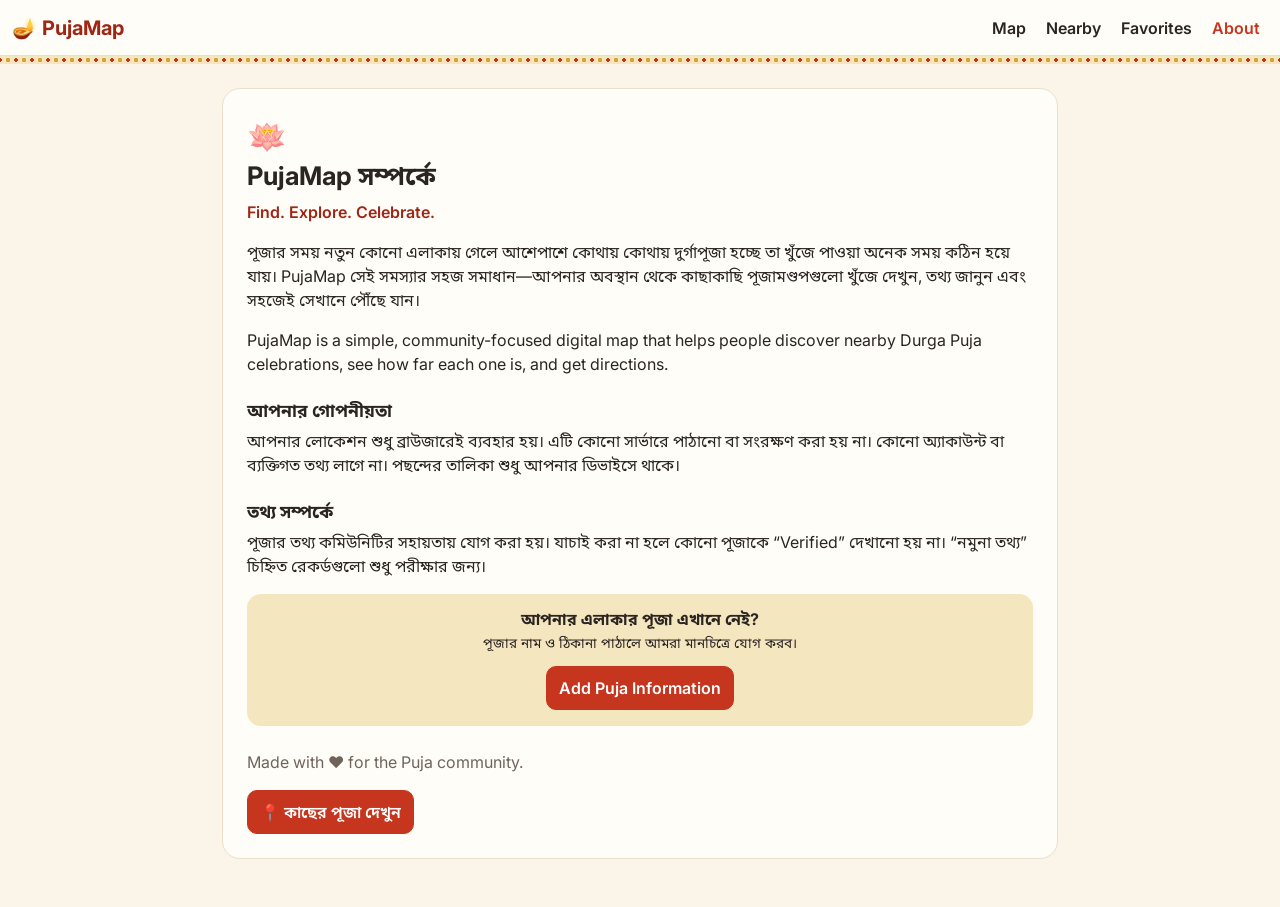
==== about.html @ f3b3f736 "firtst commit" ====
<!DOCTYPE html>
<html lang="bn">
<head>
<meta charset="utf-8">
<meta name="viewport" content="width=device-width, initial-scale=1, viewport-fit=cover">
<title>About — PujaMap</title>
<meta name="description" content="PujaMap is a simple community-focused digital map that helps people discover nearby Durga Puja celebrations.">
<meta name="theme-color" content="#C6361F">
<meta property="og:type" content="website">
<meta property="og:title" content="About — PujaMap">
<meta property="og:description" content="PujaMap is a simple community-focused digital map that helps people discover nearby Durga Puja celebrations.">
<meta property="og:image" content="assets/images/og-image.png">
<meta name="twitter:card" content="summary_large_image">
<link rel="icon" type="image/png" href="assets/images/icon-192.png">
<link rel="apple-touch-icon" href="assets/images/icon-192.png">
<link rel="manifest" href="manifest.json">
<link rel="preconnect" href="https://fonts.googleapis.com">
<link rel="preconnect" href="https://fonts.gstatic.com" crossorigin>
<link href="https://fonts.googleapis.com/css2?family=Inter:wght@400;500;600;700&family=Noto+Sans+Bengali:wght@400;500;600;700&display=swap" rel="stylesheet">
<link href="https://cdn.jsdelivr.net/npm/bootstrap@5.3.3/dist/css/bootstrap.min.css" rel="stylesheet">
<link href="assets/css/style.css" rel="stylesheet">
</head>
<body class="page-doc">
<header class="pm-header">
  <nav class="navbar navbar-expand-lg pm-nav" aria-label="প্রধান মেনু">
    <div class="container-fluid">
      <a class="navbar-brand" href="index.html"><span aria-hidden="true">🪔</span> PujaMap</a>
      <button class="navbar-toggler" type="button" data-bs-toggle="offcanvas" data-bs-target="#menu" aria-controls="menu" aria-label="মেনু খুলুন"><span class="navbar-toggler-icon"></span></button>
      <div class="offcanvas-lg offcanvas-end" tabindex="-1" id="menu" aria-labelledby="menuLabel">
        <div class="offcanvas-header">
          <h5 class="offcanvas-title" id="menuLabel">🪔 PujaMap</h5>
          <button type="button" class="btn-close" data-bs-dismiss="offcanvas" data-bs-target="#menu" aria-label="বন্ধ করুন"></button>
        </div>
        <div class="offcanvas-body">
          <ul class="navbar-nav ms-lg-auto align-items-lg-center">
            <li class="nav-item"><a class="nav-link" href="index.html">Map</a></li>
            <li class="nav-item"><a class="nav-link" href="index.html#nearby">Nearby</a></li>
            <li class="nav-item"><a class="nav-link" href="favorites.html">Favorites</a></li>
            <li class="nav-item"><a class="nav-link active" href="about.html" aria-current="page">About</a></li>
            
          </ul>
        </div>
      </div>
    </div>
  </nav>
  <div class="alpana-strip" aria-hidden="true"></div>
</header>
<main class="doc container">
  <div class="doc__card">
    <p class="doc__mark" aria-hidden="true">🪷</p>
    <h1>PujaMap সম্পর্কে</h1>
    <p class="doc__tag">Find. Explore. Celebrate.</p>
    <p lang="bn">পূজার সময় নতুন কোনো এলাকায় গেলে আশেপাশে কোথায় কোথায় দুর্গাপূজা হচ্ছে তা খুঁজে পাওয়া অনেক সময় কঠিন হয়ে যায়। PujaMap সেই সমস্যার সহজ সমাধান—আপনার অবস্থান থেকে কাছাকাছি পূজামণ্ডপগুলো খুঁজে দেখুন, তথ্য জানুন এবং সহজেই সেখানে পৌঁছে যান।</p>
    <p lang="en">PujaMap is a simple, community-focused digital map that helps people discover nearby Durga Puja celebrations, see how far each one is, and get directions.</p>
    <h2>আপনার গোপনীয়তা</h2>
    <p>আপনার লোকেশন শুধু ব্রাউজারেই ব্যবহার হয়। এটি কোনো সার্ভারে পাঠানো বা সংরক্ষণ করা হয় না। কোনো অ্যাকাউন্ট বা ব্যক্তিগত তথ্য লাগে না। পছন্দের তালিকা শুধু আপনার ডিভাইসে থাকে।</p>
    <h2>তথ্য সম্পর্কে</h2>
    <p>পূজার তথ্য কমিউনিটির সহায়তায় যোগ করা হয়। যাচাই করা না হলে কোনো পূজাকে “Verified” দেখানো হয় না। “নমুনা তথ্য” চিহ্নিত রেকর্ডগুলো শুধু পরীক্ষার জন্য।</p>
    <section class="contribute">
  <h3>আপনার এলাকার পূজা এখানে নেই?</h3>
  <p>পূজার নাম ও ঠিকানা পাঠালে আমরা মানচিত্রে যোগ করব।</p>
  <button type="button" class="btn btn-pm" data-contribute>Add Puja Information</button>
</section>
    <p class="doc__made">Made with ❤️ for the Puja community.</p>
    <a class="btn btn-pm" href="index.html">📍 কাছের পূজা দেখুন</a>
  </div>
</main>
<div id="toast" class="pm-toast" role="status" aria-live="polite"></div>
<script src="https://cdn.jsdelivr.net/npm/bootstrap@5.3.3/dist/js/bootstrap.bundle.min.js"></script>
<script src="assets/js/ui.js"></script>
<script src="assets/js/puja.js"></script>
</body>
</html>
---- assets/css/style.css ----
/* ===== PujaMap styles ===== */
:root {
  --vermilion: #C6361F;
  --vermilion-dark: #9E2615;
  --gold: #D8A23A;
  --gold-soft: #F4E6BF;
  --cream: #FBF5E9;
  --paper: #FFFDF8;
  --charcoal: #2B2522;
  --muted: #6F645C;
  --line: #E9DFCC;
  --user-blue: #1E73E8;
  --shadow: 0 2px 10px rgba(43, 37, 34, .14);
  --nav-h: 56px;
  --radius: 14px;
}

[hidden] { display: none !important; }
html, body { min-height: 100%; }
body {
  font-family: 'Inter', 'Noto Sans Bengali', system-ui, -apple-system, 'Segoe UI', sans-serif;
  color: var(--charcoal);
  background: var(--cream);
  line-height: 1.5;
  overflow-x: hidden;
}
:focus-visible { outline: 3px solid var(--user-blue); outline-offset: 2px; }
.skip-link { position: absolute; z-index: 3000; background: #fff; padding: .5rem 1rem; }

/* ----- buttons & badges ----- */
.btn { min-height: 44px; display: inline-flex; align-items: center; justify-content: center; gap: .35rem; border-radius: 10px; font-weight: 600; }
.btn-sm { min-height: 38px; }
.btn-pm { background: var(--vermilion); border: 1px solid var(--vermilion); color: #fff; }
.btn-pm:hover, .btn-pm:focus-visible { background: var(--vermilion-dark); border-color: var(--vermilion-dark); color: #fff; }
.btn-pm-outline { background: #fff; border: 1px solid var(--vermilion); color: var(--vermilion-dark); }
.btn-pm-outline:hover, .btn-pm-outline.is-saved { background: var(--gold-soft); color: var(--vermilion-dark); border-color: var(--vermilion); }
.pm-badge { display: inline-block; font-size: .72rem; font-weight: 600; padding: .15rem .5rem; border-radius: 999px; background: #F1EADB; color: var(--charcoal); }
.pm-badge--verified { background: #E3F3E6; color: #1B6B35; }
.pm-badge--sample { background: var(--gold-soft); color: #7A5200; }

/* ----- header ----- */
.pm-header { position: relative; z-index: 1100; flex: none; background: var(--paper); }
.pm-nav { min-height: var(--nav-h); padding: 0; border-bottom: 1px solid var(--line); }
.navbar-brand { font-weight: 700; font-size: 1.25rem; color: var(--vermilion-dark); }
.pm-nav .nav-link { font-weight: 600; color: var(--charcoal); padding: .6rem .9rem; }
.pm-nav .nav-link.active, .pm-nav .nav-link:hover { color: var(--vermilion); }
.offcanvas-body .navbar-nav { gap: .25rem; }
.alpana-strip {
  height: 8px;
  background-image:
    radial-gradient(circle at 8px 4px, var(--gold) 2px, transparent 2.5px),
    radial-gradient(circle at 0 4px, var(--vermilion) 1.6px, transparent 2px),
    radial-gradient(circle at 16px 4px, var(--vermilion) 1.6px, transparent 2px);
  background-size: 16px 8px;
  background-color: var(--gold-soft);
}

/* ----- layout (map page) ----- */
body.page-map { height: 100vh; height: 100dvh; display: flex; flex-direction: column; overflow: hidden; }
.app { position: relative; flex: 1; min-height: 0; display: flex; flex-direction: column; }
.map-wrap { position: relative; flex: 1; min-height: 0; }
#map { position: absolute; inset: 0; background: #E8E2D4; z-index: 0; }
.sidebar { display: contents; }

/* filters: overlay on mobile */
.filters { position: absolute; z-index: 500; top: 8px; left: 8px; right: 8px; display: flex; flex-direction: column; gap: 8px; pointer-events: none; }
.filters > * { pointer-events: auto; }
.search { position: relative; }
.search .form-control { min-height: 46px; padding-left: 2.5rem; border-radius: 12px; border: 1px solid var(--line); box-shadow: var(--shadow); }
.search__icon { position: absolute; left: .85rem; top: 50%; transform: translateY(-50%); z-index: 2; pointer-events: none; }
.chips { display: flex; gap: 6px; overflow-x: auto; scrollbar-width: none; padding-bottom: 2px; }
.chips::-webkit-scrollbar { display: none; }
.chip { flex: none; min-height: 40px; padding: 0 .95rem; border-radius: 999px; border: 1px solid var(--line); background: #fff; font-weight: 600; font-size: .85rem; box-shadow: var(--shadow); color: var(--charcoal); }
.chip.active { background: var(--vermilion); border-color: var(--vermilion); color: #fff; }

/* list panel: bottom sheet on mobile */
.list-panel { position: relative; z-index: 600; flex: none; background: var(--paper); border-radius: 18px 18px 0 0; box-shadow: 0 -4px 16px rgba(43,37,34,.16); display: flex; flex-direction: column; max-height: 62%; transition: height .2s ease; }
.list-panel.expanded { position: absolute; left: 0; right: 0; bottom: 0; height: 74%; max-height: none; }
.sheet-handle { background: none; border: 0; width: 100%; height: 28px; display: flex; align-items: center; justify-content: center; }
.sheet-handle span { width: 44px; height: 5px; border-radius: 3px; background: #D5C9B2; }
.list-head { display: flex; align-items: center; justify-content: space-between; gap: 8px; padding: 0 14px 6px; }
.list-title { font-size: 1.05rem; font-weight: 700; margin: 0; }
.count { margin: 0; font-size: .8rem; color: var(--muted); }
.list-tools { display: flex; align-items: center; gap: 6px; }
.list-tools .form-select { min-height: 40px; width: auto; max-width: 140px; border-radius: 10px; }
.tool-btn { min-width: 44px; min-height: 40px; border-radius: 10px; border: 1px solid var(--line); background: #fff; filter: grayscale(.7); }
.tool-btn.active { background: var(--gold-soft); border-color: var(--gold); filter: none; }
.loc-hint { margin: 0; padding: 0 14px 6px; font-size: .78rem; color: var(--muted); }
.list-scroll { min-height: 0; padding: 0 12px 12px; }
.list-panel:not(.expanded) .list-scroll { overflow: visible; }
.list-panel:not(.expanded) .contribute { display: none; }
.list-panel.expanded .list-scroll { flex: 1; overflow-y: auto; }

.puja-list { display: flex; gap: 10px; overflow-x: auto; scroll-snap-type: x mandatory; padding: 2px 2px 8px; -webkit-overflow-scrolling: touch; }
.list-panel.expanded .puja-list { flex-direction: column; overflow: visible; scroll-snap-type: none; }
.list-loading { padding: 1rem; color: var(--muted); }

/* ----- puja card ----- */
.puja-card { position: relative; flex: 0 0 min(84vw, 320px); scroll-snap-align: start; display: grid; grid-template-columns: 88px 1fr; grid-template-areas: "img body" "img actions"; gap: 2px 12px; padding: 10px; background: #fff; border: 1px solid var(--line); border-radius: var(--radius); cursor: pointer; transition: border-color .15s, box-shadow .15s; }
.list-panel.expanded .puja-card { flex: none; width: 100%; }
.puja-card:hover { border-color: var(--gold); box-shadow: var(--shadow); }
.puja-card.is-selected { border-color: var(--vermilion); box-shadow: 0 0 0 2px rgba(198,54,31,.18); }
.puja-card__img { grid-area: img; width: 88px; height: 88px; object-fit: cover; border-radius: 10px; background: var(--gold-soft); align-self: start; }
.puja-card__body { grid-area: body; min-width: 0; }
.puja-card__title { font-size: .98rem; font-weight: 700; margin: 0; line-height: 1.35; }
.puja-card__sub, .puja-card__loc { margin: 0; font-size: .8rem; color: var(--muted); overflow: hidden; text-overflow: ellipsis; white-space: nowrap; }
.puja-card__meta { display: flex; flex-wrap: wrap; align-items: center; gap: 6px; margin-top: 4px; }
.puja-card__dist { font-size: .82rem; font-weight: 700; color: var(--vermilion-dark); }
.puja-card__actions { grid-area: actions; display: flex; justify-content: flex-end; gap: 6px; }

/* ----- map controls & overlays ----- */
.map-controls { position: absolute; z-index: 450; top: 118px; right: 10px; display: flex; flex-direction: column; gap: 8px; }
.map-btn { width: 46px; height: 46px; border-radius: 12px; border: 1px solid var(--line); background: #fff; box-shadow: var(--shadow); font-size: 1.25rem; font-weight: 700; color: var(--charcoal); line-height: 1; }
.map-btn:hover { background: var(--gold-soft); }
.map-btn--primary { background: var(--vermilion); border-color: var(--vermilion); color: #fff; }
.map-btn--primary:hover { background: var(--vermilion-dark); }
.map-btn--primary.is-active { box-shadow: 0 0 0 3px rgba(30,115,232,.45), var(--shadow); }

.loading-pill { position: absolute; z-index: 460; left: 50%; top: 124px; transform: translateX(-50%); display: flex; align-items: center; gap: 8px; background: #fff; padding: .55rem .9rem; border-radius: 999px; box-shadow: var(--shadow); font-size: .85rem; font-weight: 600; white-space: nowrap; max-width: calc(100% - 80px); }

.welcome { position: absolute; z-index: 470; left: 12px; right: 68px; top: 124px; background: var(--paper); border: 1px solid var(--line); border-radius: 18px; box-shadow: 0 8px 28px rgba(43,37,34,.22); padding: 16px; }
.welcome__mark { font-size: 1.6rem; margin: 0 0 2px; }
.welcome h2 { font-size: 1.1rem; font-weight: 700; margin: 0 0 4px; }
.welcome p { font-size: .88rem; color: var(--muted); }
.welcome__skip { color: var(--charcoal); font-weight: 500; text-decoration: underline; }

.map-error { position: absolute; inset: 0; z-index: 5; display: flex; flex-direction: column; align-items: center; justify-content: center; text-align: center; padding: 2rem; background: var(--cream); }

/* ----- sheets ----- */
.sheet-close { position: absolute; top: 8px; right: 8px; z-index: 5; width: 44px; height: 44px; border-radius: 50%; border: 0; background: rgba(255,255,255,.95); box-shadow: var(--shadow); font-size: 1.5rem; line-height: 1; }
.sheet-quick { position: fixed; z-index: 1500; left: 8px; right: 8px; bottom: 8px; background: var(--paper); border-radius: 18px; padding: 14px; box-shadow: 0 8px 30px rgba(43,37,34,.3); animation: pm-rise .2s ease; }
.sheet-quick .sheet-close { top: 6px; right: 6px; box-shadow: none; background: transparent; }
.quick__row { display: flex; gap: 12px; padding-right: 36px; }
.quick__row img { width: 72px; height: 72px; object-fit: cover; border-radius: 10px; background: var(--gold-soft); flex: none; }
.quick__text h3 { font-size: 1rem; font-weight: 700; margin: 0; }
.quick__text p { margin: 0; font-size: .85rem; color: var(--muted); }
.quick__actions { display: grid; grid-template-columns: 1fr 1fr; gap: 8px; margin-top: 12px; }

.detail { position: fixed; z-index: 1600; left: 0; right: 0; bottom: 0; max-height: 90vh; max-height: 90dvh; display: flex; flex-direction: column; background: var(--paper); border-radius: 20px 20px 0 0; box-shadow: 0 -8px 30px rgba(43,37,34,.3); animation: pm-rise .22s ease; }
.detail__scroll { position: relative; overflow-y: auto; flex: 1; min-height: 0; overscroll-behavior: contain; }
.detail__img { display: block; width: 100%; height: 200px; object-fit: cover; background: var(--gold-soft); border-radius: 20px 20px 0 0; }
.detail__body { padding: 16px; }
.detail__notice { font-size: .82rem; background: var(--gold-soft); color: #6B4A00; padding: .5rem .75rem; border-radius: 10px; }
.detail__title { font-size: 1.3rem; font-weight: 700; margin: 0; }
.detail__sub { color: var(--muted); margin: 0 0 .5rem; }
.detail__facts { list-style: none; padding: 0; margin: 0 0 1rem; display: grid; gap: .5rem; }
.detail__facts li { display: flex; gap: .6rem; }
.detail__facts a { color: var(--vermilion-dark); }
.detail__h { font-size: .98rem; font-weight: 700; margin: 1rem 0 .4rem; }
.detail__muted { color: var(--muted); font-size: .9rem; }
.detail__actions { flex: none; display: grid; grid-template-columns: 1.6fr 1fr 1fr; gap: 8px; padding: 10px 12px calc(10px + env(safe-area-inset-bottom)); border-top: 1px solid var(--line); background: var(--paper); }
.detail__actions .btn { padding: 0 .4rem; font-size: .9rem; }
.event-list { list-style: none; padding: 0; margin: 0; display: grid; gap: .5rem; }
.event-list li { display: flex; flex-direction: column; padding: .55rem .75rem; background: #fff; border: 1px solid var(--line); border-left: 4px solid var(--gold); border-radius: 10px; }
.event-list__title { font-weight: 600; }
.event-list__when { font-size: .82rem; color: var(--muted); }
.facility-list { display: flex; flex-wrap: wrap; gap: 6px; }
.badge.facility { background: #fff; border: 1px solid var(--line); color: var(--charcoal); font-weight: 500; font-size: .8rem; padding: .4rem .6rem; }

.empty { padding: 1rem; text-align: center; color: var(--muted); }
.empty__btns { display: flex; flex-wrap: wrap; gap: 8px; justify-content: center; }
.empty--page { background: #fff; border: 1px dashed var(--gold); border-radius: var(--radius); padding: 2rem 1rem; }
.contribute { margin-top: 12px; padding: 16px; text-align: center; border-radius: var(--radius); background: var(--gold-soft); }
.contribute h3 { font-size: 1rem; font-weight: 700; margin: 0 0 4px; }
.contribute p { font-size: .85rem; margin-bottom: .75rem; }

.pm-toast { position: fixed; z-index: 2500; left: 50%; bottom: 24px; transform: translate(-50%, 20px); opacity: 0; pointer-events: none; max-width: min(92vw, 440px); background: var(--charcoal); color: #fff; padding: .7rem 1rem; border-radius: 12px; font-size: .9rem; transition: opacity .2s, transform .2s; text-align: center; }
.pm-toast.show { opacity: 1; transform: translate(-50%, 0); }

/* ----- Leaflet markers ----- */
.pm-pin-wrap { background: none; border: 0; }
.pm-pin { width: 38px; height: 38px; box-sizing: border-box; border-radius: 50% 50% 50% 0; transform: rotate(-45deg); background: var(--vermilion); border: 3px solid var(--gold); box-shadow: 0 3px 8px rgba(0,0,0,.35); display: flex; align-items: center; justify-content: center; transition: transform .15s; }
.pm-pin span { transform: rotate(45deg); font-size: 17px; line-height: 1; }
.pm-pin-wrap.is-selected .pm-pin { transform: rotate(-45deg) scale(1.25); background: var(--vermilion-dark); }
.pm-user { position: relative; width: 22px; height: 22px; }
.pm-user__dot { position: absolute; inset: 3px; background: var(--user-blue); border: 3px solid #fff; border-radius: 50%; box-shadow: 0 0 4px rgba(0,0,0,.4); }
.pm-user__pulse { position: absolute; inset: 0; border-radius: 50%; background: rgba(30,115,232,.35); animation: pm-pulse 2s ease-out infinite; }
.pm-popup { min-width: 180px; }
.pm-popup__dist { font-weight: 700; color: var(--vermilion-dark); }
.pm-popup__addr { font-size: .85rem; color: var(--muted); }
.leaflet-container { font-family: inherit; }

@keyframes pm-pulse { from { transform: scale(.6); opacity: 1; } to { transform: scale(2.4); opacity: 0; } }
@keyframes pm-rise { from { transform: translateY(24px); opacity: .4; } to { transform: none; opacity: 1; } }

/* ----- doc pages (about / favorites) ----- */
.page-doc main.doc { padding-top: 1.5rem; padding-bottom: 3rem; max-width: 860px; }
.doc__card { background: var(--paper); border: 1px solid var(--line); border-radius: 18px; padding: 1.5rem; }
.doc__card h1 { font-size: 1.6rem; font-weight: 700; }
.doc__card h2 { font-size: 1.1rem; font-weight: 700; margin-top: 1.5rem; }
.doc__mark { font-size: 2rem; margin: 0; }
.doc__tag { color: var(--vermilion-dark); font-weight: 600; }
.doc__made { margin-top: 1.5rem; color: var(--muted); }
.fav-list { display: grid; gap: 10px; }
.fav-list .puja-card { flex: none; width: 100%; cursor: default; }

/* ----- desktop ----- */
@media (min-width: 992px) {
  .app { display: grid; grid-template-columns: 400px 1fr; }
  .sidebar { display: flex; flex-direction: column; min-height: 0; grid-column: 1; grid-row: 1; background: var(--paper); border-right: 1px solid var(--line); z-index: 700; }
  .map-wrap { grid-column: 2; grid-row: 1; }
  .filters { position: static; padding: 12px; pointer-events: auto; background: var(--paper); border-bottom: 1px solid var(--line); }
  .chips { flex-wrap: wrap; overflow: visible; }
  .chip, .search .form-control { box-shadow: none; }
  .list-panel, .list-panel.expanded { position: static; height: auto; max-height: none; flex: 1; min-height: 0; border-radius: 0; box-shadow: none; transition: none; }
  .sheet-handle { display: none; }
  .list-head { padding-top: 12px; }
  .list-scroll, .list-panel:not(.expanded) .list-scroll { flex: 1; overflow-y: auto; }
  .list-panel:not(.expanded) .contribute { display: block; }
  .puja-list, .list-panel.expanded .puja-list { flex-direction: column; overflow: visible; scroll-snap-type: none; }
  .puja-card { flex: none; width: 100%; }
  .map-controls { top: 14px; left: 14px; right: auto; }
  .loading-pill { top: 14px; }
  .welcome { left: 50%; top: 50%; right: auto; width: 360px; transform: translate(-50%, -50%); }
  .sheet-quick { display: none !important; }
  .detail { left: auto; right: 16px; top: 16px; bottom: 16px; width: 400px; max-height: none; border-radius: 18px; position: fixed; top: 80px; }
  .detail__img { border-radius: 18px 18px 0 0; }
  .pm-toast { bottom: 28px; }
}
@media (min-width: 1400px) { .app { grid-template-columns: 440px 1fr; } }
@media (max-width: 380px) {
  .list-tools .form-select { max-width: 112px; font-size: .78rem; }
  .detail__actions { grid-template-columns: 1fr 1fr; }
  .detail__actions .btn:first-child { grid-column: 1 / -1; }
}
@media (prefers-reduced-motion: reduce) {
  *, *::before, *::after { animation: none !important; transition: none !important; scroll-behavior: auto !important; }
}
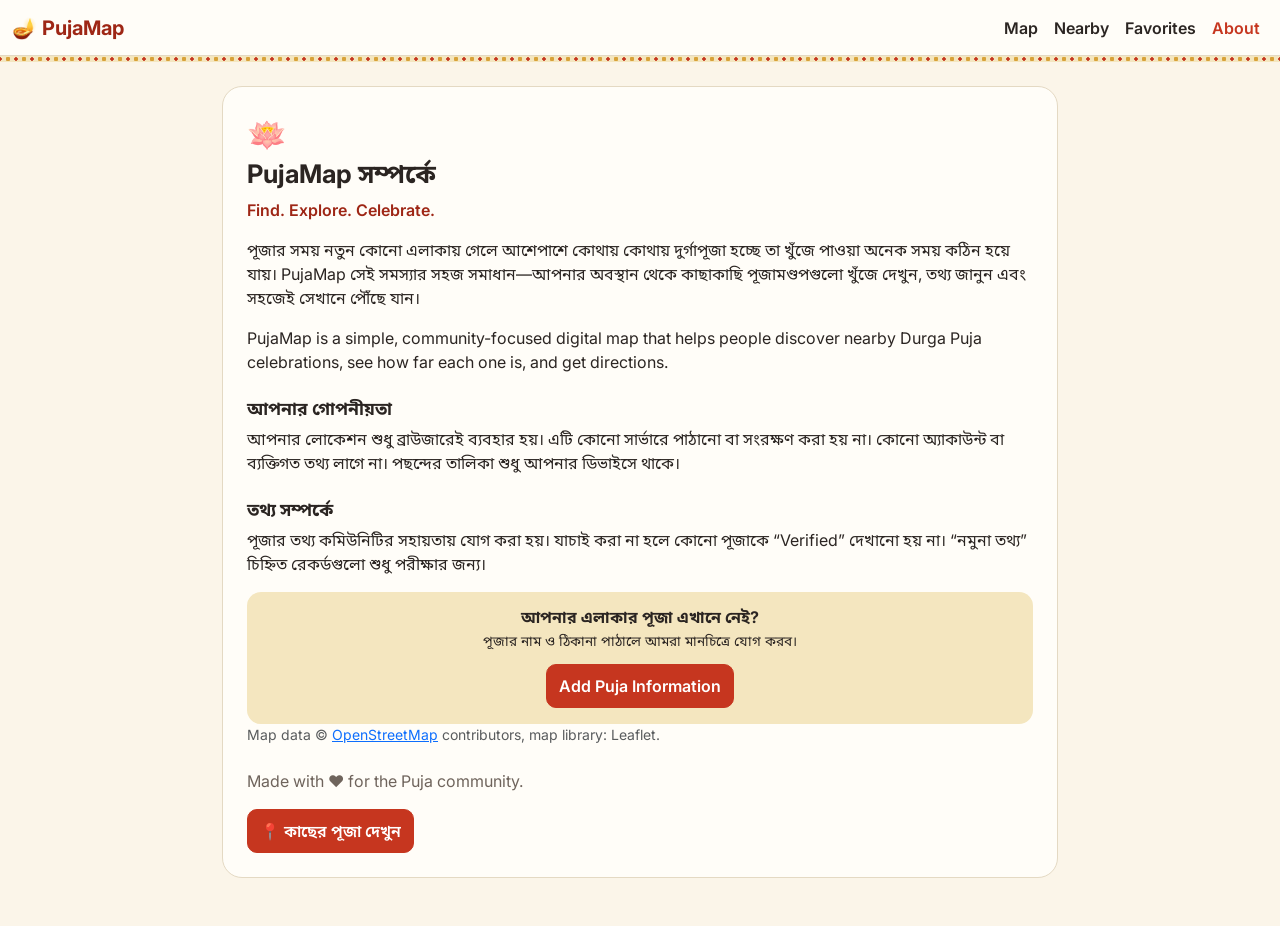
==== commit 326509a4: "added" ====
--- a/about.html
+++ b/about.html
@@ -61,6 +61,7 @@
   <p>পূজার নাম ও ঠিকানা পাঠালে আমরা মানচিত্রে যোগ করব।</p>
   <button type="button" class="btn btn-pm" data-contribute>Add Puja Information</button>
 </section>
+    <p class="text-muted small">Map data © <a href="https://www.openstreetmap.org/copyright" target="_blank" rel="noopener">OpenStreetMap</a> contributors, map library: Leaflet.</p>
     <p class="doc__made">Made with ❤️ for the Puja community.</p>
     <a class="btn btn-pm" href="index.html">📍 কাছের পূজা দেখুন</a>
   </div>
--- a/assets/css/style.css
+++ b/assets/css/style.css
@@ -1,4 +1,5 @@
-/* ===== PujaMap styles ===== */
+/* ===== PujaMap styles =====
+   Tokens → base → components → map → sheets → pages → desktop → utilities */
 :root {
   --vermilion: #C6361F;
   --vermilion-dark: #9E2615;
@@ -8,15 +9,17 @@
   --paper: #FFFDF8;
   --charcoal: #2B2522;
   --muted: #6F645C;
-  --line: #E9DFCC;
+  --line: #E4D9C3;
   --user-blue: #1E73E8;
-  --shadow: 0 2px 10px rgba(43, 37, 34, .14);
-  --nav-h: 56px;
-  --radius: 14px;
+  --r-sm: 10px;
+  --r-md: 14px;
+  --r-lg: 20px;
+  --shadow: 0 2px 10px rgba(43, 37, 34, .16);
+  --shadow-lg: 0 8px 30px rgba(43, 37, 34, .28);
+  --tap: 44px;
 }
 
 [hidden] { display: none !important; }
-html, body { min-height: 100%; }
 body {
   font-family: 'Inter', 'Noto Sans Bengali', system-ui, -apple-system, 'Segoe UI', sans-serif;
   color: var(--charcoal);
@@ -28,150 +31,163 @@
 .skip-link { position: absolute; z-index: 3000; background: #fff; padding: .5rem 1rem; }
 
 /* ----- buttons & badges ----- */
-.btn { min-height: 44px; display: inline-flex; align-items: center; justify-content: center; gap: .35rem; border-radius: 10px; font-weight: 600; }
-.btn-sm { min-height: 38px; }
+.btn { min-height: var(--tap); display: inline-flex; align-items: center; justify-content: center; gap: .35rem; border-radius: var(--r-sm); font-weight: 600; }
+.btn-sm { min-height: var(--tap); font-size: .88rem; }
 .btn-pm { background: var(--vermilion); border: 1px solid var(--vermilion); color: #fff; }
 .btn-pm:hover, .btn-pm:focus-visible { background: var(--vermilion-dark); border-color: var(--vermilion-dark); color: #fff; }
+.btn-pm:disabled { background: #B9AFA5; border-color: #B9AFA5; color: #fff; }
 .btn-pm-outline { background: #fff; border: 1px solid var(--vermilion); color: var(--vermilion-dark); }
 .btn-pm-outline:hover, .btn-pm-outline.is-saved { background: var(--gold-soft); color: var(--vermilion-dark); border-color: var(--vermilion); }
+.link-btn { background: none; border: 0; padding: 0 .25rem; min-height: var(--tap); color: var(--vermilion-dark); font-weight: 600; font-size: .82rem; text-decoration: underline; }
 .pm-badge { display: inline-block; font-size: .72rem; font-weight: 600; padding: .15rem .5rem; border-radius: 999px; background: #F1EADB; color: var(--charcoal); }
 .pm-badge--verified { background: #E3F3E6; color: #1B6B35; }
 .pm-badge--sample { background: var(--gold-soft); color: #7A5200; }
 
 /* ----- header ----- */
 .pm-header { position: relative; z-index: 1100; flex: none; background: var(--paper); }
-.pm-nav { min-height: var(--nav-h); padding: 0; border-bottom: 1px solid var(--line); }
+.pm-nav { min-height: 56px; padding: 0; border-bottom: 1px solid var(--line); }
 .navbar-brand { font-weight: 700; font-size: 1.25rem; color: var(--vermilion-dark); }
-.pm-nav .nav-link { font-weight: 600; color: var(--charcoal); padding: .6rem .9rem; }
+.pm-nav .nav-link { font-weight: 600; color: var(--charcoal); padding: .7rem .9rem; }
 .pm-nav .nav-link.active, .pm-nav .nav-link:hover { color: var(--vermilion); }
-.offcanvas-body .navbar-nav { gap: .25rem; }
+.navbar-toggler { min-width: var(--tap); min-height: var(--tap); }
 .alpana-strip {
-  height: 8px;
+  height: 6px;
+  background-color: var(--gold-soft);
   background-image:
-    radial-gradient(circle at 8px 4px, var(--gold) 2px, transparent 2.5px),
-    radial-gradient(circle at 0 4px, var(--vermilion) 1.6px, transparent 2px),
-    radial-gradient(circle at 16px 4px, var(--vermilion) 1.6px, transparent 2px);
-  background-size: 16px 8px;
-  background-color: var(--gold-soft);
-}
-
-/* ----- layout (map page) ----- */
+    radial-gradient(circle at 8px 3px, var(--gold) 2px, transparent 2.5px),
+    radial-gradient(circle at 0 3px, var(--vermilion) 1.5px, transparent 2px),
+    radial-gradient(circle at 16px 3px, var(--vermilion) 1.5px, transparent 2px);
+  background-size: 16px 6px;
+}
+
+/* ----- map page layout (mobile first) ----- */
 body.page-map { height: 100vh; height: 100dvh; display: flex; flex-direction: column; overflow: hidden; }
 .app { position: relative; flex: 1; min-height: 0; display: flex; flex-direction: column; }
 .map-wrap { position: relative; flex: 1; min-height: 0; }
 #map { position: absolute; inset: 0; background: #E8E2D4; z-index: 0; }
 .sidebar { display: contents; }
 
-/* filters: overlay on mobile */
-.filters { position: absolute; z-index: 500; top: 8px; left: 8px; right: 8px; display: flex; flex-direction: column; gap: 8px; pointer-events: none; }
-.filters > * { pointer-events: auto; }
+.filters { position: absolute; z-index: 500; top: 8px; left: 8px; right: 8px; }
 .search { position: relative; }
-.search .form-control { min-height: 46px; padding-left: 2.5rem; border-radius: 12px; border: 1px solid var(--line); box-shadow: var(--shadow); }
+.search .form-control { min-height: 48px; padding: 0 3rem 0 2.5rem; border-radius: var(--r-md); border: 1px solid var(--line); box-shadow: var(--shadow); }
 .search__icon { position: absolute; left: .85rem; top: 50%; transform: translateY(-50%); z-index: 2; pointer-events: none; }
-.chips { display: flex; gap: 6px; overflow-x: auto; scrollbar-width: none; padding-bottom: 2px; }
-.chips::-webkit-scrollbar { display: none; }
-.chip { flex: none; min-height: 40px; padding: 0 .95rem; border-radius: 999px; border: 1px solid var(--line); background: #fff; font-weight: 600; font-size: .85rem; box-shadow: var(--shadow); color: var(--charcoal); }
-.chip.active { background: var(--vermilion); border-color: var(--vermilion); color: #fff; }
-
-/* list panel: bottom sheet on mobile */
-.list-panel { position: relative; z-index: 600; flex: none; background: var(--paper); border-radius: 18px 18px 0 0; box-shadow: 0 -4px 16px rgba(43,37,34,.16); display: flex; flex-direction: column; max-height: 62%; transition: height .2s ease; }
-.list-panel.expanded { position: absolute; left: 0; right: 0; bottom: 0; height: 74%; max-height: none; }
-.sheet-handle { background: none; border: 0; width: 100%; height: 28px; display: flex; align-items: center; justify-content: center; }
-.sheet-handle span { width: 44px; height: 5px; border-radius: 3px; background: #D5C9B2; }
-.list-head { display: flex; align-items: center; justify-content: space-between; gap: 8px; padding: 0 14px 6px; }
-.list-title { font-size: 1.05rem; font-weight: 700; margin: 0; }
+.search__clear { position: absolute; right: 2px; top: 2px; z-index: 2; width: var(--tap); height: 44px; border: 0; background: transparent; font-size: 1.2rem; color: var(--muted); }
+.search input[type="search"]::-webkit-search-cancel-button { display: none; }
+
+/* bottom sheet (mobile) */
+.list-panel { position: relative; z-index: 600; flex: none; display: flex; flex-direction: column; max-height: 66%; background: var(--paper); border-radius: var(--r-lg) var(--r-lg) 0 0; box-shadow: 0 -4px 16px rgba(43,37,34,.16); padding-bottom: env(safe-area-inset-bottom); }
+.list-panel.expanded { position: absolute; left: 0; right: 0; bottom: 0; height: 78%; max-height: none; }
+.sheet-handle { flex: none; background: none; border: 0; width: 100%; height: 24px; display: flex; align-items: center; justify-content: center; }
+.sheet-handle span { width: 44px; height: 5px; border-radius: 3px; background: #CDBFA5; }
+.list-head { flex: none; display: flex; align-items: center; justify-content: space-between; gap: 8px; padding: 0 14px 4px; }
+.list-title { font-size: 1.02rem; font-weight: 700; margin: 0; line-height: 1.3; }
 .count { margin: 0; font-size: .8rem; color: var(--muted); }
 .list-tools { display: flex; align-items: center; gap: 6px; }
-.list-tools .form-select { min-height: 40px; width: auto; max-width: 140px; border-radius: 10px; }
-.tool-btn { min-width: 44px; min-height: 40px; border-radius: 10px; border: 1px solid var(--line); background: #fff; filter: grayscale(.7); }
-.tool-btn.active { background: var(--gold-soft); border-color: var(--gold); filter: none; }
-.loc-hint { margin: 0; padding: 0 14px 6px; font-size: .78rem; color: var(--muted); }
-.list-scroll { min-height: 0; padding: 0 12px 12px; }
-.list-panel:not(.expanded) .list-scroll { overflow: visible; }
+.list-tools .form-select { min-height: var(--tap); width: auto; max-width: 150px; border-radius: var(--r-sm); font-size: .85rem; }
+.tool-btn { min-width: var(--tap); min-height: var(--tap); border-radius: var(--r-sm); border: 1px solid var(--line); background: #fff; }
+.tool-btn[aria-pressed="true"] { background: var(--gold-soft); border-color: var(--vermilion); box-shadow: inset 0 0 0 1px var(--vermilion); }
+.chips { flex: none; display: flex; gap: 6px; overflow-x: auto; scrollbar-width: none; padding: 2px 14px 6px; }
+.chips::-webkit-scrollbar { display: none; }
+.chip { flex: none; min-height: var(--tap); padding: 0 .8rem; border-radius: 999px; border: 1px solid var(--line); background: #fff; font-weight: 600; font-size: .84rem; color: var(--charcoal); }
+.chip.active { background: var(--vermilion); border-color: var(--vermilion); color: #fff; }
+.loc-hint { flex: none; margin: 0 14px 6px; font-size: .8rem; color: var(--muted); display: flex; align-items: center; gap: 8px; flex-wrap: wrap; }
+.loc-hint.is-alert { padding: .5rem .7rem; border-radius: var(--r-sm); background: #FDEBE6; color: #7A1D0E; border: 1px solid #F0B8AB; }
+.list-panel:not(.expanded) .loc-hint:not(.is-alert) { display: none; }
+.list-scroll { min-height: 0; padding: 0 12px 10px; }
+.list-panel.expanded .list-scroll { flex: 1; overflow-y: auto; }
 .list-panel:not(.expanded) .contribute { display: none; }
-.list-panel.expanded .list-scroll { flex: 1; overflow-y: auto; }
-
-.puja-list { display: flex; gap: 10px; overflow-x: auto; scroll-snap-type: x mandatory; padding: 2px 2px 8px; -webkit-overflow-scrolling: touch; }
+
+.puja-list { display: flex; gap: 10px; overflow-x: auto; scroll-snap-type: x mandatory; padding: 2px 2px 6px; }
 .list-panel.expanded .puja-list { flex-direction: column; overflow: visible; scroll-snap-type: none; }
 .list-loading { padding: 1rem; color: var(--muted); }
 
 /* ----- puja card ----- */
-.puja-card { position: relative; flex: 0 0 min(84vw, 320px); scroll-snap-align: start; display: grid; grid-template-columns: 88px 1fr; grid-template-areas: "img body" "img actions"; gap: 2px 12px; padding: 10px; background: #fff; border: 1px solid var(--line); border-radius: var(--radius); cursor: pointer; transition: border-color .15s, box-shadow .15s; }
+.puja-card { position: relative; flex: 0 0 min(300px, 88vw); scroll-snap-align: start; display: grid; grid-template-columns: 72px minmax(0, 1fr) auto; gap: 10px; align-items: start; padding: 10px; background: #fff; border: 1px solid var(--line); border-radius: var(--r-md); cursor: pointer; }
 .list-panel.expanded .puja-card { flex: none; width: 100%; }
 .puja-card:hover { border-color: var(--gold); box-shadow: var(--shadow); }
-.puja-card.is-selected { border-color: var(--vermilion); box-shadow: 0 0 0 2px rgba(198,54,31,.18); }
-.puja-card__img { grid-area: img; width: 88px; height: 88px; object-fit: cover; border-radius: 10px; background: var(--gold-soft); align-self: start; }
-.puja-card__body { grid-area: body; min-width: 0; }
-.puja-card__title { font-size: .98rem; font-weight: 700; margin: 0; line-height: 1.35; }
+.puja-card.is-selected { border-color: var(--vermilion); box-shadow: 0 0 0 2px var(--vermilion); }
+.puja-card__media { position: relative; width: 72px; height: 72px; }
+.puja-card__img { width: 72px; height: 72px; object-fit: cover; border-radius: var(--r-sm); background: var(--gold-soft); display: block; }
+.puja-card__flags { position: absolute; left: 3px; right: 3px; bottom: 3px; display: flex; flex-direction: column; gap: 2px; align-items: flex-start; }
+.puja-card__flags .pm-badge { font-size: .62rem; padding: .05rem .35rem; box-shadow: 0 1px 2px rgba(0,0,0,.25); }
+.puja-card__body { min-width: 0; }
+.puja-card__title { font-size: .95rem; font-weight: 700; margin: 0; line-height: 1.35; display: -webkit-box; -webkit-line-clamp: 2; -webkit-box-orient: vertical; overflow: hidden; }
 .puja-card__sub, .puja-card__loc { margin: 0; font-size: .8rem; color: var(--muted); overflow: hidden; text-overflow: ellipsis; white-space: nowrap; }
-.puja-card__meta { display: flex; flex-wrap: wrap; align-items: center; gap: 6px; margin-top: 4px; }
-.puja-card__dist { font-size: .82rem; font-weight: 700; color: var(--vermilion-dark); }
-.puja-card__actions { grid-area: actions; display: flex; justify-content: flex-end; gap: 6px; }
-
-/* ----- map controls & overlays ----- */
-.map-controls { position: absolute; z-index: 450; top: 118px; right: 10px; display: flex; flex-direction: column; gap: 8px; }
-.map-btn { width: 46px; height: 46px; border-radius: 12px; border: 1px solid var(--line); background: #fff; box-shadow: var(--shadow); font-size: 1.25rem; font-weight: 700; color: var(--charcoal); line-height: 1; }
+.puja-card__dist { display: block; margin-top: 2px; font-size: .84rem; font-weight: 700; color: var(--vermilion-dark); }
+.puja-card__actions { display: flex; flex-direction: column; gap: 4px; align-self: center; }
+.fav-mark { font-size: .8rem; }
+.meta-row { display: flex; flex-wrap: wrap; align-items: center; gap: 6px; }
+.list-panel:not(.expanded) .puja-card__sub { display: none; }
+
+/* ----- map overlays ----- */
+.map-controls { position: absolute; z-index: 450; right: 10px; bottom: 34px; display: flex; flex-direction: column; gap: 8px; }
+.map-btn { width: 46px; height: 46px; border-radius: var(--r-md); border: 1px solid var(--line); background: #fff; box-shadow: var(--shadow); font-size: 1.25rem; font-weight: 700; color: var(--charcoal); line-height: 1; }
 .map-btn:hover { background: var(--gold-soft); }
 .map-btn--primary { background: var(--vermilion); border-color: var(--vermilion); color: #fff; }
 .map-btn--primary:hover { background: var(--vermilion-dark); }
-.map-btn--primary.is-active { box-shadow: 0 0 0 3px rgba(30,115,232,.45), var(--shadow); }
-
-.loading-pill { position: absolute; z-index: 460; left: 50%; top: 124px; transform: translateX(-50%); display: flex; align-items: center; gap: 8px; background: #fff; padding: .55rem .9rem; border-radius: 999px; box-shadow: var(--shadow); font-size: .85rem; font-weight: 600; white-space: nowrap; max-width: calc(100% - 80px); }
-
-.welcome { position: absolute; z-index: 470; left: 12px; right: 68px; top: 124px; background: var(--paper); border: 1px solid var(--line); border-radius: 18px; box-shadow: 0 8px 28px rgba(43,37,34,.22); padding: 16px; }
-.welcome__mark { font-size: 1.6rem; margin: 0 0 2px; }
-.welcome h2 { font-size: 1.1rem; font-weight: 700; margin: 0 0 4px; }
-.welcome p { font-size: .88rem; color: var(--muted); }
-.welcome__skip { color: var(--charcoal); font-weight: 500; text-decoration: underline; }
-
+.map-btn--primary.is-active { box-shadow: 0 0 0 3px #fff, 0 0 0 6px var(--user-blue); }
+.map-btn[aria-busy="true"] { opacity: .7; }
+
+.loading-pill { position: absolute; z-index: 460; left: 50%; top: 64px; transform: translateX(-50%); display: flex; align-items: center; gap: 8px; background: #fff; padding: .55rem .9rem; border-radius: 999px; box-shadow: var(--shadow); font-size: .85rem; font-weight: 600; max-width: calc(100% - 24px); }
+.welcome { position: absolute; z-index: 470; left: 8px; right: 8px; top: 64px; max-height: calc(100% - 72px); overflow-y: auto; background: var(--paper); border: 1px solid var(--line); border-radius: var(--r-lg); box-shadow: var(--shadow-lg); padding: 14px; }
+.welcome__mark { font-size: 1.5rem; margin: 0; line-height: 1; }
+.welcome h2 { font-size: 1.05rem; font-weight: 700; margin: 4px 0; }
+.welcome p { font-size: .85rem; color: var(--muted); margin-bottom: .6rem; }
+.welcome__privacy { font-size: .78rem !important; margin-bottom: .6rem; }
+.welcome__row { display: flex; gap: 8px; }
+.welcome__row .btn-pm { flex: 1; }
 .map-error { position: absolute; inset: 0; z-index: 5; display: flex; flex-direction: column; align-items: center; justify-content: center; text-align: center; padding: 2rem; background: var(--cream); }
 
 /* ----- sheets ----- */
-.sheet-close { position: absolute; top: 8px; right: 8px; z-index: 5; width: 44px; height: 44px; border-radius: 50%; border: 0; background: rgba(255,255,255,.95); box-shadow: var(--shadow); font-size: 1.5rem; line-height: 1; }
-.sheet-quick { position: fixed; z-index: 1500; left: 8px; right: 8px; bottom: 8px; background: var(--paper); border-radius: 18px; padding: 14px; box-shadow: 0 8px 30px rgba(43,37,34,.3); animation: pm-rise .2s ease; }
-.sheet-quick .sheet-close { top: 6px; right: 6px; box-shadow: none; background: transparent; }
-.quick__row { display: flex; gap: 12px; padding-right: 36px; }
-.quick__row img { width: 72px; height: 72px; object-fit: cover; border-radius: 10px; background: var(--gold-soft); flex: none; }
+.sheet-close { position: absolute; top: 8px; right: 8px; z-index: 5; width: var(--tap); height: var(--tap); border-radius: 50%; border: 0; background: rgba(255,255,255,.96); box-shadow: var(--shadow); font-size: 1.5rem; line-height: 1; }
+.sheet-quick { position: fixed; z-index: 1050; left: 8px; right: 8px; bottom: 8px; background: var(--paper); border-radius: var(--r-lg); padding: 14px; box-shadow: var(--shadow-lg); animation: pm-rise .2s ease; }
+.sheet-quick .sheet-close { top: 4px; right: 4px; box-shadow: none; background: transparent; }
+.quick__row { display: flex; gap: 12px; padding-right: 40px; }
+.quick__row img { width: 72px; height: 72px; object-fit: cover; border-radius: var(--r-sm); background: var(--gold-soft); flex: none; }
 .quick__text h3 { font-size: 1rem; font-weight: 700; margin: 0; }
 .quick__text p { margin: 0; font-size: .85rem; color: var(--muted); }
+.quick__text .puja-card__dist { display: inline; }
 .quick__actions { display: grid; grid-template-columns: 1fr 1fr; gap: 8px; margin-top: 12px; }
 
-.detail { position: fixed; z-index: 1600; left: 0; right: 0; bottom: 0; max-height: 90vh; max-height: 90dvh; display: flex; flex-direction: column; background: var(--paper); border-radius: 20px 20px 0 0; box-shadow: 0 -8px 30px rgba(43,37,34,.3); animation: pm-rise .22s ease; }
+.detail { position: fixed; z-index: 1050; left: 0; right: 0; bottom: 0; max-height: 90vh; max-height: 90dvh; display: flex; flex-direction: column; background: var(--paper); border-radius: var(--r-lg) var(--r-lg) 0 0; box-shadow: 0 -8px 30px rgba(43,37,34,.3); animation: pm-rise .22s ease; }
 .detail__scroll { position: relative; overflow-y: auto; flex: 1; min-height: 0; overscroll-behavior: contain; }
-.detail__img { display: block; width: 100%; height: 200px; object-fit: cover; background: var(--gold-soft); border-radius: 20px 20px 0 0; }
+.detail__img { display: block; width: 100%; height: 180px; object-fit: cover; background: var(--gold-soft); border-radius: var(--r-lg) var(--r-lg) 0 0; }
 .detail__body { padding: 16px; }
-.detail__notice { font-size: .82rem; background: var(--gold-soft); color: #6B4A00; padding: .5rem .75rem; border-radius: 10px; }
-.detail__title { font-size: 1.3rem; font-weight: 700; margin: 0; }
+.detail__notice { font-size: .82rem; background: var(--gold-soft); color: #6B4A00; padding: .5rem .75rem; border-radius: var(--r-sm); }
+.detail__title { font-size: 1.25rem; font-weight: 700; margin: 0; }
 .detail__sub { color: var(--muted); margin: 0 0 .5rem; }
 .detail__facts { list-style: none; padding: 0; margin: 0 0 1rem; display: grid; gap: .5rem; }
 .detail__facts li { display: flex; gap: .6rem; }
-.detail__facts a { color: var(--vermilion-dark); }
+.detail__facts a, .detail__facts .link-btn { color: var(--vermilion-dark); }
+.detail__facts .link-btn { min-height: 0; padding: 0; text-align: left; }
 .detail__h { font-size: .98rem; font-weight: 700; margin: 1rem 0 .4rem; }
 .detail__muted { color: var(--muted); font-size: .9rem; }
 .detail__actions { flex: none; display: grid; grid-template-columns: 1.6fr 1fr 1fr; gap: 8px; padding: 10px 12px calc(10px + env(safe-area-inset-bottom)); border-top: 1px solid var(--line); background: var(--paper); }
 .detail__actions .btn { padding: 0 .4rem; font-size: .9rem; }
 .event-list { list-style: none; padding: 0; margin: 0; display: grid; gap: .5rem; }
-.event-list li { display: flex; flex-direction: column; padding: .55rem .75rem; background: #fff; border: 1px solid var(--line); border-left: 4px solid var(--gold); border-radius: 10px; }
+.event-list li { display: flex; flex-direction: column; padding: .55rem .75rem; background: #fff; border: 1px solid var(--line); border-left: 4px solid var(--gold); border-radius: var(--r-sm); }
 .event-list__title { font-weight: 600; }
 .event-list__when { font-size: .82rem; color: var(--muted); }
 .facility-list { display: flex; flex-wrap: wrap; gap: 6px; }
 .badge.facility { background: #fff; border: 1px solid var(--line); color: var(--charcoal); font-weight: 500; font-size: .8rem; padding: .4rem .6rem; }
 
 .empty { padding: 1rem; text-align: center; color: var(--muted); }
+.empty p { margin-bottom: .6rem; }
 .empty__btns { display: flex; flex-wrap: wrap; gap: 8px; justify-content: center; }
-.empty--page { background: #fff; border: 1px dashed var(--gold); border-radius: var(--radius); padding: 2rem 1rem; }
-.contribute { margin-top: 12px; padding: 16px; text-align: center; border-radius: var(--radius); background: var(--gold-soft); }
+.empty--page { background: #fff; border: 1px dashed var(--gold); border-radius: var(--r-md); padding: 2rem 1rem; }
+.contribute { margin-top: 12px; padding: 16px; text-align: center; border-radius: var(--r-md); background: var(--gold-soft); }
 .contribute h3 { font-size: 1rem; font-weight: 700; margin: 0 0 4px; }
 .contribute p { font-size: .85rem; margin-bottom: .75rem; }
 
-.pm-toast { position: fixed; z-index: 2500; left: 50%; bottom: 24px; transform: translate(-50%, 20px); opacity: 0; pointer-events: none; max-width: min(92vw, 440px); background: var(--charcoal); color: #fff; padding: .7rem 1rem; border-radius: 12px; font-size: .9rem; transition: opacity .2s, transform .2s; text-align: center; }
+.pm-toast { position: fixed; z-index: 2500; left: 50%; top: 120px; transform: translate(-50%, -10px); opacity: 0; pointer-events: none; max-width: min(92vw, 440px); background: var(--charcoal); color: #fff; padding: .7rem 1rem; border-radius: var(--r-md); font-size: .9rem; transition: opacity .2s, transform .2s; text-align: center; }
 .pm-toast.show { opacity: 1; transform: translate(-50%, 0); }
 
 /* ----- Leaflet markers ----- */
-.pm-pin-wrap { background: none; border: 0; }
+.pm-pin-wrap, .pm-cluster-wrap, .pm-user-wrap { background: none; border: 0; }
 .pm-pin { width: 38px; height: 38px; box-sizing: border-box; border-radius: 50% 50% 50% 0; transform: rotate(-45deg); background: var(--vermilion); border: 3px solid var(--gold); box-shadow: 0 3px 8px rgba(0,0,0,.35); display: flex; align-items: center; justify-content: center; transition: transform .15s; }
 .pm-pin span { transform: rotate(45deg); font-size: 17px; line-height: 1; }
-.pm-pin-wrap.is-selected .pm-pin { transform: rotate(-45deg) scale(1.25); background: var(--vermilion-dark); }
+.pm-pin-wrap.is-selected .pm-pin { transform: rotate(-45deg) scale(1.3); background: var(--charcoal); border-color: var(--gold); }
+.pm-cluster { width: 42px; height: 42px; border-radius: 50%; background: var(--charcoal); color: #fff; border: 3px solid var(--gold); box-shadow: 0 3px 8px rgba(0,0,0,.35); display: flex; align-items: center; justify-content: center; font-weight: 700; font-size: .95rem; }
 .pm-user { position: relative; width: 22px; height: 22px; }
 .pm-user__dot { position: absolute; inset: 3px; background: var(--user-blue); border: 3px solid #fff; border-radius: 50%; box-shadow: 0 0 4px rgba(0,0,0,.4); }
 .pm-user__pulse { position: absolute; inset: 0; border-radius: 50%; background: rgba(30,115,232,.35); animation: pm-pulse 2s ease-out infinite; }
@@ -185,7 +201,7 @@
 
 /* ----- doc pages (about / favorites) ----- */
 .page-doc main.doc { padding-top: 1.5rem; padding-bottom: 3rem; max-width: 860px; }
-.doc__card { background: var(--paper); border: 1px solid var(--line); border-radius: 18px; padding: 1.5rem; }
+.doc__card { background: var(--paper); border: 1px solid var(--line); border-radius: var(--r-lg); padding: 1.5rem; }
 .doc__card h1 { font-size: 1.6rem; font-weight: 700; }
 .doc__card h2 { font-size: 1.1rem; font-weight: 700; margin-top: 1.5rem; }
 .doc__mark { font-size: 2rem; margin: 0; }
@@ -194,35 +210,47 @@
 .fav-list { display: grid; gap: 10px; }
 .fav-list .puja-card { flex: none; width: 100%; cursor: default; }
 
+/* small phones: keep the map visible */
+@media (max-width: 991.98px) and (max-height: 700px) {
+  .map-btn[data-action="zoom-in"], .map-btn[data-action="zoom-out"] { display: none; } /* pinch-to-zoom instead */
+}
+@media (max-width: 991.98px) and (max-height: 700px) {
+  .welcome__mark, #welcomeText { display: none; }
+}
+@media (max-width: 380px) {
+  .list-tools .form-select { max-width: 118px; font-size: .78rem; }
+  .detail__actions { grid-template-columns: 1fr 1fr; }
+  .detail__actions .btn:first-child { grid-column: 1 / -1; }
+}
+
 /* ----- desktop ----- */
 @media (min-width: 992px) {
   .app { display: grid; grid-template-columns: 400px 1fr; }
   .sidebar { display: flex; flex-direction: column; min-height: 0; grid-column: 1; grid-row: 1; background: var(--paper); border-right: 1px solid var(--line); z-index: 700; }
   .map-wrap { grid-column: 2; grid-row: 1; }
-  .filters { position: static; padding: 12px; pointer-events: auto; background: var(--paper); border-bottom: 1px solid var(--line); }
+  .filters { position: static; padding: 12px 12px 4px; }
+  .search .form-control { box-shadow: none; }
   .chips { flex-wrap: wrap; overflow: visible; }
-  .chip, .search .form-control { box-shadow: none; }
-  .list-panel, .list-panel.expanded { position: static; height: auto; max-height: none; flex: 1; min-height: 0; border-radius: 0; box-shadow: none; transition: none; }
+  .chip { padding: 0 .7rem; font-size: .82rem; }
+  .list-panel, .list-panel.expanded { position: static; height: auto; max-height: none; flex: 1; min-height: 0; border-radius: 0; box-shadow: none; padding-bottom: 0; }
   .sheet-handle { display: none; }
-  .list-head { padding-top: 12px; }
-  .list-scroll, .list-panel:not(.expanded) .list-scroll { flex: 1; overflow-y: auto; }
+  .list-head { padding-top: 8px; }
+  .list-scroll, .list-panel.expanded .list-scroll { flex: 1; overflow-y: auto; }
   .list-panel:not(.expanded) .contribute { display: block; }
+  .list-panel:not(.expanded) .loc-hint:not(.is-alert) { display: flex; }
+  .list-panel:not(.expanded) .puja-card__sub { display: block; }
   .puja-list, .list-panel.expanded .puja-list { flex-direction: column; overflow: visible; scroll-snap-type: none; }
   .puja-card { flex: none; width: 100%; }
-  .map-controls { top: 14px; left: 14px; right: auto; }
+  .map-controls { top: 14px; bottom: auto; left: 14px; right: auto; }
   .loading-pill { top: 14px; }
-  .welcome { left: 50%; top: 50%; right: auto; width: 360px; transform: translate(-50%, -50%); }
+  .welcome { left: 50%; top: 50%; right: auto; width: 380px; transform: translate(-50%, -50%); }
   .sheet-quick { display: none !important; }
-  .detail { left: auto; right: 16px; top: 16px; bottom: 16px; width: 400px; max-height: none; border-radius: 18px; position: fixed; top: 80px; }
-  .detail__img { border-radius: 18px 18px 0 0; }
-  .pm-toast { bottom: 28px; }
+  .detail { left: auto; right: 16px; top: 80px; bottom: 16px; width: 400px; max-height: none; border-radius: var(--r-lg); }
+  .detail__img { border-radius: var(--r-lg) var(--r-lg) 0 0; height: 200px; }
+  .pm-toast { top: auto; bottom: 28px; transform: translate(-50%, 10px); }
+  .pm-toast.show { transform: translate(-50%, 0); }
 }
 @media (min-width: 1400px) { .app { grid-template-columns: 440px 1fr; } }
-@media (max-width: 380px) {
-  .list-tools .form-select { max-width: 112px; font-size: .78rem; }
-  .detail__actions { grid-template-columns: 1fr 1fr; }
-  .detail__actions .btn:first-child { grid-column: 1 / -1; }
-}
 @media (prefers-reduced-motion: reduce) {
   *, *::before, *::after { animation: none !important; transition: none !important; scroll-behavior: auto !important; }
 }
